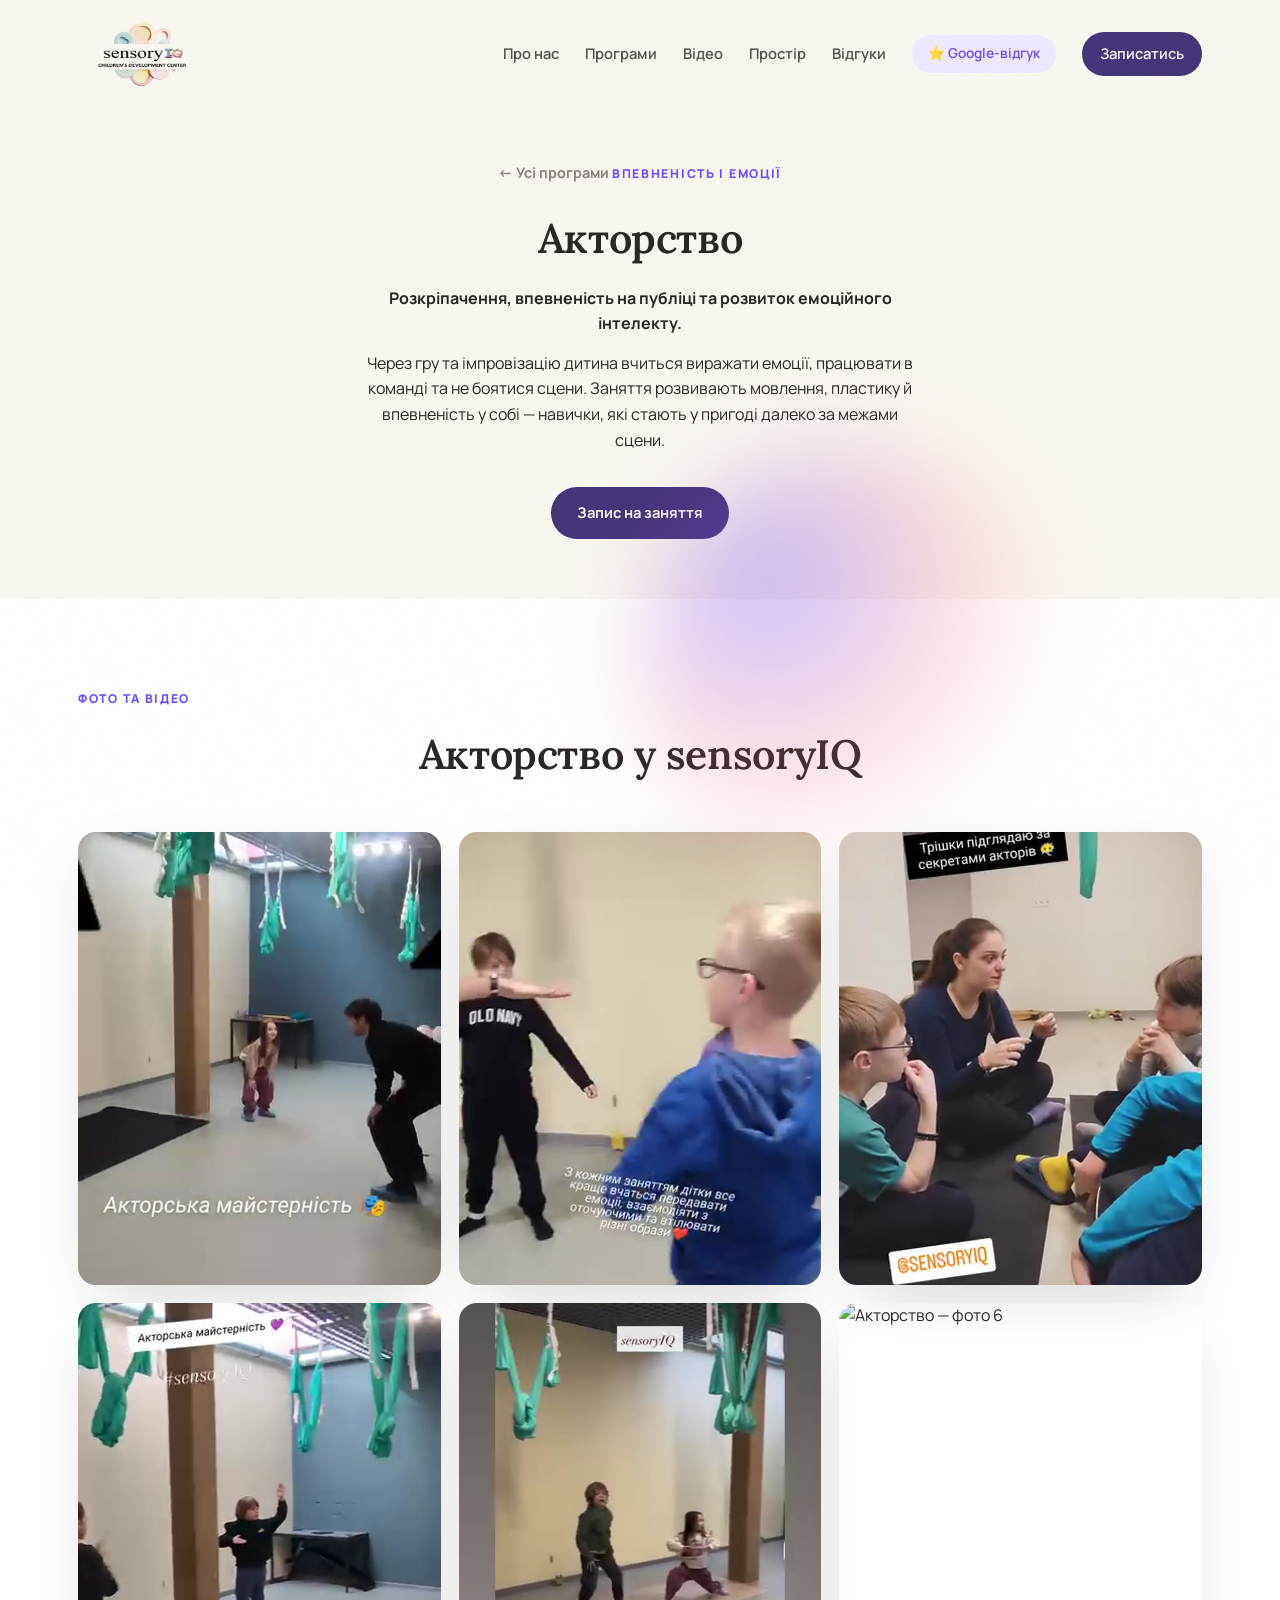
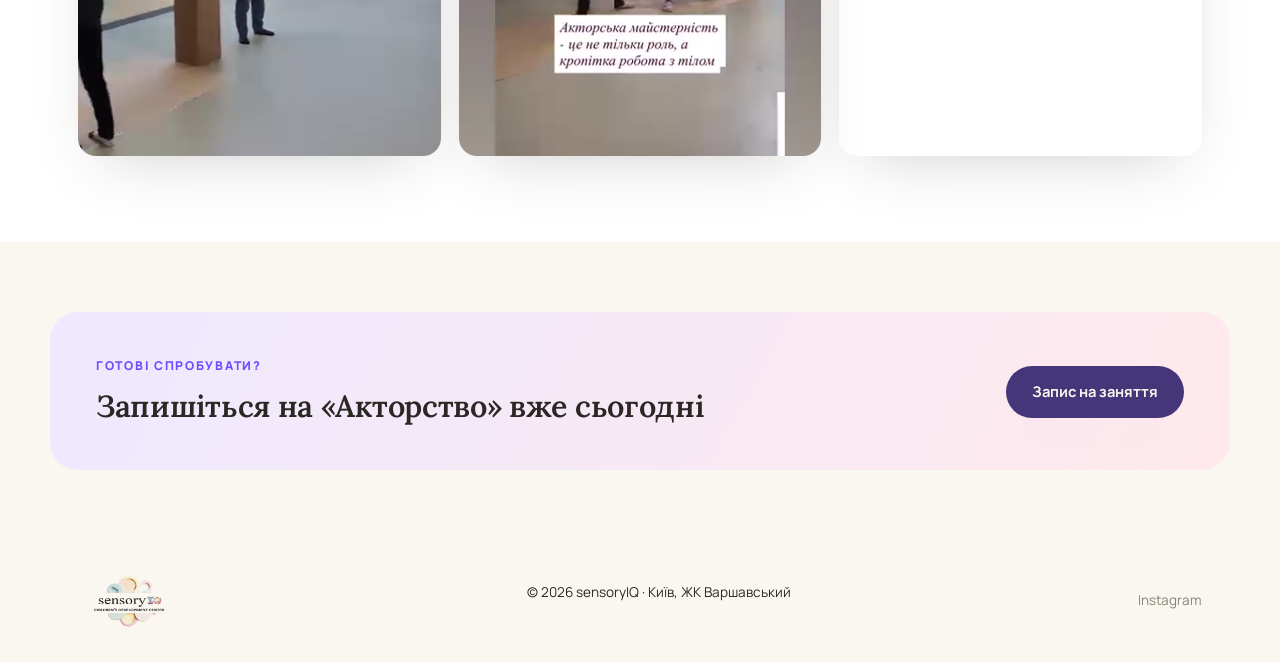
==== programs/aktorstvo.html @ b7bc2271 "Add files via upload" ====
<!DOCTYPE html>
<html lang="uk">
<head>
<meta charset="UTF-8">
<meta name="viewport" content="width=device-width, initial-scale=1.0">
<title>Акторство для дітей — sensoryIQ, Київ</title>
<meta name="description" content="Акторська майстерність для дітей у sensoryIQ — розкріпачення, впевненість на публіці та розвиток емоційного інтелекту.">
<meta name="robots" content="index, follow">
<meta name="author" content="sensoryIQ">
<link rel="canonical" href="https://sensoryiq.github.io/programs/aktorstvo.html">

<meta property="og:type" content="website">
<meta property="og:site_name" content="sensoryIQ">
<meta property="og:title" content="Акторство для дітей — sensoryIQ">
<meta property="og:description" content="Акторська майстерність для дітей у sensoryIQ — розкріпачення, впевненість на публіці та розвиток емоційного інтелекту.">
<meta property="og:image" content="https://sensoryiq.github.io/assets/cards/aktorstvo.jpg">
<meta property="og:url" content="https://sensoryiq.github.io/programs/aktorstvo.html">
<meta property="og:locale" content="uk_UA">

<link rel="icon" href="../assets/favicon.ico" sizes="any">
<link rel="icon" type="image/png" sizes="32x32" href="../assets/favicon-32.png">
<link rel="apple-touch-icon" sizes="180x180" href="../assets/favicon-180.png">
<meta name="theme-color" content="#FAF7F1">

<link rel="preconnect" href="https://fonts.googleapis.com">
<link rel="preconnect" href="https://fonts.gstatic.com" crossorigin>
<link href="https://fonts.googleapis.com/css2?family=Lora:ital,wght@0,400;0,500;0,600;0,700;1,600;1,700&family=Manrope:wght@400;500;600;700;800&display=swap" rel="stylesheet">
<link rel="stylesheet" href="../style.css">
</head>
<body>

<div class="grain"></div>
<div class="cursor-orb" id="cursorOrb" aria-hidden="true"></div>

<header class="site-header" id="siteHeader">
  <div class="wrap header-inner">
    <a href="../index.html" class="logo">
      <img src="../assets/logo.png" alt="sensoryIQ — дитячий центр розвитку" width="140" height="74">
    </a>
    <nav class="nav" id="mainNav">
      <a href="../index.html#pro">Про нас</a>
      <a href="../index.html#programs">Програми</a>
      <a href="../index.html#video">Відео</a>
      <a href="../index.html#gallery">Простір</a>
      <a href="../index.html#reviews">Відгуки</a>
      <a href="https://share.google/1lm1CJQH7Kwl1VWo4" target="_blank" rel="noopener" class="nav-review">⭐ Google-відгук</a>
      <a href="../index.html#contact" class="nav-cta">Записатись</a>
    </nav>
    <button class="burger" id="burger" aria-label="Меню">
      <span></span><span></span><span></span>
    </button>
  </div>
</header>

<main id="top">
  <section class="page-hero">
    <div class="wrap">
      <a href="../index.html#programs" class="back-link reveal">← Усі програми</a>
      <p class="eyebrow reveal">Впевненість і емоції</p>
      <h1 class="h2 page-title reveal">Акторство</h1>
      <p class="page-lead reveal">Розкріпачення, впевненість на публіці та розвиток емоційного інтелекту.</p>
      <p class="reveal">Через гру та імпровізацію дитина вчиться виражати емоції, працювати в команді та не боятися сцени. Заняття розвивають мовлення, пластику й впевненість у собі — навички, які стають у пригоді далеко за межами сцени.</p>
      <a href="../index.html#contact" class="btn btn-primary magnetic reveal">Запис на заняття</a>
    </div>
  </section>

  <section class="section program-gallery-section">
    <div class="wrap">
      <p class="eyebrow reveal center">Фото та відео</p>
      <h2 class="h2 reveal center">Акторство у sensoryIQ</h2>
      <div class="program-gallery">
        <div class="pg-item reveal"><img src="../assets/gallery/aktorstvo/1.jpg" alt="Акторство — фото 1" loading="lazy"></div>
        <div class="pg-item reveal"><img src="../assets/gallery/aktorstvo/2.jpg" alt="Акторство — фото 2" loading="lazy"></div>
        <div class="pg-item reveal"><img src="../assets/gallery/aktorstvo/3.jpg" alt="Акторство — фото 3" loading="lazy"></div>
        <div class="pg-item reveal"><img src="../assets/gallery/aktorstvo/4.jpg" alt="Акторство — фото 4" loading="lazy"></div>
        <div class="pg-item reveal"><img src="../assets/gallery/aktorstvo/5.jpg" alt="Акторство — фото 5" loading="lazy"></div>
        <div class="pg-item reveal"><img src="../assets/gallery/aktorstvo/6.jpg" alt="Акторство — фото 6" loading="lazy"></div>
      </div>
    </div>
  </section>

  <section class="review-cta">
    <div class="wrap review-cta-inner">
      <div>
        <p class="eyebrow" style="margin-bottom:6px;">Готові спробувати?</p>
        <h2 class="h2" style="margin-bottom:0; font-size: clamp(1.4rem, 2.6vw, 1.9rem);">Запишіться на «Акторство» вже сьогодні</h2>
      </div>
      <a href="../index.html#contact" class="btn btn-primary magnetic">Запис на заняття</a>
    </div>
  </section>
</main>

<footer class="site-footer">
  <div class="wrap footer-inner">
    <a href="../index.html" class="logo">
      <img src="../assets/logo.png" alt="sensoryIQ" width="110" height="58">
    </a>
    <p>© <span id="year"></span> sensoryIQ · Київ, ЖК Варшавський</p>
    <a href="https://www.instagram.com/sensoryiq/" target="_blank" rel="noopener">Instagram</a>
  </div>
</footer>

<button class="to-top" id="toTop" aria-label="Прокрутити нагору">
  <svg viewBox="0 0 24 24" width="20" height="20"><path d="M12 19V5M5 12l7-7 7 7" fill="none" stroke="currentColor" stroke-width="2.2" stroke-linecap="round" stroke-linejoin="round"/></svg>
</button>

<script src="../script.js"></script>
</body>
</html>
---- style.css ----
/* =========================================================
   SensoryIQ — design tokens
   Palette: warm ivory + soft surfaces + one vivid accent (violet)
   Display face: Lora (serif) / Body: Manrope
========================================================= */
:root{
  --bg: #FAF7F1;
  --surface: #FFFFFF;
  --surface-2: #F3EEE5;
  --ink: #2A2724;
  --muted: #8A8378;
  --line: #E9E2D6;
  --accent: #6E4CFF;
  --accent-2: #FF5D73;
  --accent-soft: #EEE9FF;
  --accent-soft-2: #FFE9EC;
  --accent-deep: #453579;
  --radius-lg: 28px;
  --radius-md: 18px;
  --radius-sm: 12px;
  --shadow-soft: 0 20px 60px -25px rgba(42,39,36,0.25);
  --ease: cubic-bezier(.16,1,.3,1);
}

*{ box-sizing: border-box; }
html{ scroll-behavior: smooth; overflow-x: hidden; }
body{ overflow-x: hidden; }
[id]{ scroll-margin-top: 128px; }

body{
  margin:0;
  background: var(--bg);
  color: var(--ink);
  font-family: 'Manrope', sans-serif;
  font-size: 16px;
  line-height: 1.6;
  -webkit-font-smoothing: antialiased;
  overflow-x: hidden;
}

h1,h2,h3{
  font-family: 'Lora', serif;
  font-weight: 600;
  margin: 0;
  letter-spacing: -0.01em;
}
h3{ font-weight: 600; font-size: 1.05rem; }

p{ margin: 0 0 1rem; color: var(--ink); }
a{ color: inherit; text-decoration: none; }
.wrap{ max-width: 1180px; margin: 0 auto; padding: 0 28px; }
.center{ text-align: center; margin-left: auto; margin-right: auto; }

.eyebrow{
  display:inline-block;
  font-family:'Manrope', sans-serif;
  font-size: 0.76rem;
  font-weight: 800;
  letter-spacing: 0.14em;
  text-transform: uppercase;
  color: var(--accent);
  margin: 0 0 14px;
}
.h2{ font-size: clamp(1.8rem, 3.2vw, 2.6rem); font-weight: 600; max-width: 620px; margin: 0 auto 18px; }
.section-sub{ color: var(--muted); max-width: 520px; margin: 0 auto 30px; }
.section{ padding: 86px 0; position: relative; }
code{ background: var(--surface-2); padding: 2px 8px; border-radius: 6px; font-size: 0.85em; }

/* film grain / texture overlay for warmth */
.grain{
  position: fixed; inset: 0; pointer-events: none; z-index: 999;
  opacity: 0.035; mix-blend-mode: multiply;
  background-image: url("data:image/svg+xml,%3Csvg xmlns='http://www.w3.org/2000/svg' width='120' height='120'%3E%3Cfilter id='n'%3E%3CfeTurbulence type='fractalNoise' baseFrequency='0.9' numOctaves='2' stitchTiles='stitch'/%3E%3C/filter%3E%3Crect width='100%25' height='100%25' filter='url(%23n)'/%3E%3C/svg%3E");
}

/* cursor-reactive sensory orb — signature element */
.cursor-orb{
  position: fixed; top:0; left:0; width: 420px; height: 420px;
  border-radius: 50%; pointer-events: none; z-index: 1;
  background: radial-gradient(circle at 30% 30%, rgba(110,76,255,0.35), rgba(255,93,115,0.18) 45%, transparent 70%);
  filter: blur(40px);
  transform: translate(-50%,-50%);
  transition: opacity .4s var(--ease);
  will-change: transform;
}

/* ---------------- HEADER ---------------- */
.site-header{
  position: fixed; top:0; left:0; right:0; z-index: 100;
  padding: 20px 0;
  transition: background .3s var(--ease), padding .3s var(--ease), box-shadow .3s var(--ease);
}
.site-header.scrolled{
  background: rgba(250,247,241,0.85);
  backdrop-filter: blur(14px);
  padding: 14px 0;
  box-shadow: 0 1px 0 var(--line);
}
.site-header.scrolled .logo img{ height: 48px; }
.header-inner{ display:flex; align-items:center; justify-content: space-between; }
.logo{ display:flex; align-items:center; }
.logo img{ height: 68px; width: auto; display:block; }

.nav{ display:flex; align-items:center; gap: 26px; font-size: 0.92rem; font-weight: 600; }
.nav a{ opacity: .8; transition: opacity .2s; }
.nav a:hover{ opacity: 1; }
.nav-review{
  opacity: 1 !important; color: var(--accent) !important;
  background: var(--accent-soft); padding: 8px 16px; border-radius: 999px; font-size: 0.85rem;
}
.nav-review:hover{ background: var(--accent-soft-2) !important; }
.nav-cta{
  background: var(--accent-deep); color: var(--bg) !important; opacity:1 !important;
  padding: 10px 18px; border-radius: 999px;
}
.burger{ display:none; flex-direction:column; gap:5px; background:none; border:0; cursor:pointer; padding: 8px; }
.burger span{ width: 22px; height: 2px; background: var(--ink); border-radius: 2px; }

/* ---------------- HERO ---------------- */
.hero{
  position: relative;
  min-height: 100svh;
  display:flex; flex-direction:column; align-items:center; justify-content:center;
  text-align:center;
  padding: 146px 0 60px;
  overflow: hidden;
}
.hero-field{ position:absolute; inset:0; z-index:0; pointer-events:none; }
.hero-field .dot{
  position:absolute; border-radius:50%;
  background: var(--accent);
  opacity: 0.55;
}
.hero-inner{ position:relative; z-index:2; max-width: 780px; }
.hero-title{
  font-size: clamp(1.7rem, 3.4vw, 2.7rem);
  font-weight: 500;
  line-height: 1.28;
  margin-bottom: 22px;
}
.accent-word{ color: var(--accent); font-style: italic; font-weight: 500; position:relative; }
.hero-sub{
  font-size: clamp(1rem, 1.6vw, 1.2rem);
  color: var(--muted);
  max-width: 560px; margin: 0 auto 34px;
}
.hero-actions{ display:flex; gap:16px; justify-content:center; flex-wrap:wrap; margin-bottom: 60px; }
.hero-actions .btn{ min-width: 250px; justify-content:center; }

.btn{
  display:inline-flex; align-items:center; gap:8px;
  padding: 14px 26px; border-radius: 999px;
  font-weight: 700; font-size: 0.92rem;
  transition: transform .35s var(--ease), box-shadow .35s var(--ease), background .3s;
}
.btn-primary{ background: var(--accent-deep); color: var(--bg); box-shadow: var(--shadow-soft); }
.btn-primary:hover{ transform: translateY(-3px); }
.btn-ghost{ background: transparent; border: 1.5px solid var(--line); color: var(--ink); }
.btn-ghost:hover{ background: var(--surface-2); }

.hero-stats{
  display:grid; grid-template-columns: repeat(3, 1fr); gap: 24px; max-width: 480px; margin: 0 auto;
  padding-top: 34px; border-top: 1px solid var(--line);
}
.stat{ display:flex; flex-direction:column; align-items:center; }
.stat-value{ display:flex; align-items:flex-start; gap: 2px; }
.stat-num{ font-family:'Lora', serif; font-size: 2rem; font-weight:700; color: var(--ink); line-height:1; }
.stat-plus{ font-family:'Lora', serif; font-size: 1.3rem; color: var(--accent); font-weight:700; line-height:1; }
.stat-label{ font-size: 0.8rem; color: var(--muted); margin-top: 8px; }

.scroll-cue{
  position:absolute; bottom: 26px; left:50%; transform: translateX(-50%);
  font-size: 0.72rem; letter-spacing: .12em; text-transform: uppercase; color: var(--muted);
  display:flex; flex-direction:column; align-items:center; gap:8px;
}
.scroll-cue span{
  width: 1px; height: 34px; background: var(--line);
  position: relative; overflow:hidden;
}
.scroll-cue span::after{
  content:''; position:absolute; top:-100%; left:0; width:100%; height:100%;
  background: var(--accent);
  animation: scrollLine 1.8s infinite var(--ease);
}
@keyframes scrollLine{ 50%{ top:0; } 100%{ top:100%; } }

/* ---------------- MARQUEE ---------------- */
.marquee{
  border-top: 1px solid var(--line); border-bottom: 1px solid var(--line);
  overflow: hidden; padding: 20px 0; background: var(--surface);
  mask-image: linear-gradient(to right, transparent, black 8%, black 92%, transparent);
  -webkit-mask-image: linear-gradient(to right, transparent, black 8%, black 92%, transparent);
}
.marquee-track{
  display:flex; gap: 20px; white-space: nowrap; width: max-content;
  font-family:'Lora', serif; font-size: 1.05rem; font-weight:600;
  color: var(--muted);
  animation: marquee 34s linear infinite;
}
.marquee-track span:nth-child(2n){ color: var(--accent); }
@keyframes marquee{ from{ transform: translateX(0); } to{ transform: translateX(-25%); } }

/* ---------------- ABOUT ---------------- */
.about-grid{ display:grid; grid-template-columns: 1fr 1fr; gap: 70px; align-items:center; }
.media-frame{
  border-radius: var(--radius-lg); overflow:hidden; aspect-ratio: 4/5;
  background: var(--surface-2); box-shadow: var(--shadow-soft);
  position:relative;
}
.media-placeholder{
  width:100%; height:100%; display:flex; flex-direction:column; align-items:center; justify-content:center;
  gap: 14px; position:relative;
  background: linear-gradient(160deg, var(--accent-soft), var(--accent-soft-2));
}
.blob-svg{ width: 62%; opacity: 0.9; }
.blob-path{ fill: var(--accent); animation: morph 9s var(--ease) infinite alternate; transform-origin: center; }
@keyframes morph{
  0%{ d: path("M45,-58C58,-49,68,-33,71,-15C74,3,70,23,58,38C46,53,26,64,4,66C-18,68,-36,62,-49,49C-62,36,-70,16,-70,-4C-71,-24,-64,-44,-49,-56C-35,-68,-13,-73,6,-77C25,-81,32,-67,45,-58Z"); }
  100%{ d: path("M39,-51C51,-40,60,-27,64,-11C68,5,67,23,58,38C49,52,32,63,13,68C-6,72,-27,68,-42,56C-57,44,-66,25,-67,5C-68,-14,-61,-33,-48,-46C-35,-59,-16,-67,2,-68C20,-70,27,-62,39,-51Z"); }
}
.placeholder-label{ font-size: 0.8rem; font-weight:700; color: var(--ink); background: rgba(255,255,255,.7); padding:6px 14px; border-radius: 999px; }
.media-badge{
  position:absolute; bottom: -18px; right: 24px;
  background: var(--accent-deep); color: var(--bg); font-family:'Manrope',sans-serif; font-size:0.78rem; font-weight:700;
  padding: 10px 18px; border-radius: 999px; box-shadow: var(--shadow-soft);
}
.check-list{ list-style:none; padding:0; margin: 26px 0 0; display:grid; gap: 12px; }
.check-list li{ position:relative; padding-left: 30px; font-weight:600; }
.check-list li::before{
  content:''; position:absolute; left:0; top:2px; width:18px; height:18px; border-radius:50%;
  background: var(--accent-soft); border: 1.5px solid var(--accent);
}
.check-list li::after{
  content:''; position:absolute; left:6px; top:6px; width:6px; height:9px;
  border-right:2px solid var(--accent); border-bottom:2px solid var(--accent);
  transform: rotate(45deg);
}

/* ---------------- PROGRAMS ---------------- */
.cards-grid{ display:grid; grid-template-columns: repeat(3,1fr); gap: 22px; margin-top: 50px; }
.promo-banner{
  margin-top: 28px; padding: 28px 34px; border-radius: var(--radius-md);
  background: linear-gradient(120deg, var(--accent-soft), var(--accent-soft-2));
  display:flex; align-items:center; justify-content:space-between; gap: 20px; flex-wrap: wrap;
}
.promo-text{ font-weight:700; margin:0; }
.card{
  position: relative; overflow: hidden;
  border-radius: var(--radius-md);
  border: 1px solid var(--line);
  min-width: 0; min-height: 320px;
  display:flex; align-items:flex-end;
  background-size: cover; background-position: center;
  transition: transform .4s var(--ease), box-shadow .4s var(--ease), border-color .4s;
}
.card:hover{ transform: translateY(-8px); box-shadow: var(--shadow-soft); border-color: transparent; }
.card-body{
  position: relative; z-index: 2; width: 100%;
  background: rgba(250,247,241,0.88); backdrop-filter: blur(10px); -webkit-backdrop-filter: blur(10px);
  padding: 22px 24px;
}
.card-icon{ width: 44px; height:44px; margin-bottom: 14px; }
.card-icon svg{ width:100%; height:100%; fill:none; stroke: var(--accent); stroke-width:2.4; stroke-linecap:round; stroke-linejoin:round; }
.card h3{ font-size: 1.05rem; margin-bottom: 8px; }
.card p{ color: var(--muted); font-size: 0.92rem; margin:0; }

/* ---------------- VIDEO ---------------- */
.video-section{ background: var(--surface); }
.video-grid{
  display:grid; grid-template-columns: repeat(6, 1fr); gap: 18px; margin-top: 46px;
}
.video-card{
  position:relative; border-radius: var(--radius-md); overflow:hidden; aspect-ratio: 9/16;
  background: linear-gradient(160deg, #241f3d, #3a1f2e);
  cursor:pointer;
  box-shadow: var(--shadow-soft);
}
.video-el{ position:absolute; inset:0; width:100%; height:100%; object-fit:cover; display:block; }
.video-fallback{
  position:absolute; inset:0; display:none; flex-direction:column; align-items:center; justify-content:center;
  gap: 10px; color: rgba(255,255,255,.75); font-size: 0.8rem; text-align:center; padding: 0 12px;
}
.video-card.no-source .video-fallback{ display:flex; }
.video-card.no-source .video-el{ visibility:hidden; }
.play-icon{ width: 40px; height:40px; opacity:.8; }
.play-icon path, .play-icon circle{ fill:none; stroke: rgba(255,255,255,.7); stroke-width:1.5; }
.play-icon path{ fill: rgba(255,255,255,.7); stroke:none; }
.video-play{
  position:absolute; inset:0; margin:auto; width:56px; height:56px; border:0; background:none; cursor:pointer;
  display:flex; align-items:center; justify-content:center;
}
.video-play svg{ width:100%; height:100%; transition: transform .3s var(--ease), opacity .3s var(--ease); }
.video-play circle{ fill: rgba(255,255,255,0.18); stroke: rgba(255,255,255,.8); stroke-width:1.5; backdrop-filter: blur(4px); }
.video-play path{ fill:#fff; }
.video-card:hover .video-play svg{ transform: scale(1.1); }
.video-card{ cursor:pointer; }

/* while playing, fade the big play icon out but keep it (and the whole card) clickable to pause again */
.video-card.is-playing .video-play svg{ opacity: 0; }
.video-card.is-playing:hover .video-play svg,
.video-card.is-playing:focus-within .video-play svg{ opacity: 1; }

/* small always-visible "tap to pause" hint — helps on touch devices where :hover doesn't apply */
.video-card.is-playing::after{
  content: '⏸'; position:absolute; top: 10px; right: 10px; z-index: 3;
  width: 30px; height: 30px; border-radius: 50%;
  background: rgba(0,0,0,0.38); backdrop-filter: blur(4px);
  color:#fff; font-size: 0.8rem; display:flex; align-items:center; justify-content:center;
  pointer-events:none;
}
.video-caption{
  position:absolute; left:10px; bottom:10px; z-index:2;
  font-family:'Manrope', sans-serif; font-weight:700; font-size: 0.72rem;
  color:#fff; background: rgba(0,0,0,0.32); backdrop-filter: blur(6px);
  padding: 6px 12px; border-radius: 999px; pointer-events:none;
}
.video-card.is-playing .video-caption{ opacity: 0; transition: opacity .25s; }

/* ---------------- GALLERY ---------------- */
.gallery-grid{ display:grid; grid-template-columns: repeat(3,1fr); grid-auto-rows: 220px; gap: 18px; margin-top: 46px; }
.gallery-item{
  border-radius: var(--radius-md); display:flex; align-items:flex-end; padding: 18px;
  font-family:'Manrope', sans-serif; font-weight:700; font-size:0.85rem; color: rgba(42,39,36,.55);
  background-size: cover; background-position:center;
  transition: transform .5s var(--ease);
}
.gallery-item:hover{ transform: scale(0.98); }
.g-tall{ grid-row: span 2; }
.gallery-item[data-tone="1"]{ background: linear-gradient(160deg, #EEE9FF, #E3D9FF); }
.gallery-item[data-tone="2"]{ background: linear-gradient(160deg, #FFE9EC, #FFD3D9); }
.gallery-item[data-tone="3"]{ background: linear-gradient(160deg, #F3EEE5, #E7DECE); }
.gallery-item[data-tone="4"]{ background: linear-gradient(160deg, #E9F3EE, #D6EBE0); }
.gallery-item[data-tone="5"]{ background: linear-gradient(160deg, #FFF3D9, #FFE3B0); }

/* ---------------- REVIEWS ---------------- */
.reviews-track{ display:grid; grid-template-columns: repeat(3,1fr); gap: 22px; margin-top: 46px; }
.review-card{
  background: var(--surface); border: 1px solid var(--line); border-radius: var(--radius-md);
  padding: 30px; position:relative;
}
.review-card p{ font-size: 0.98rem; margin-bottom: 16px; }
.review-card span{ font-size: 0.82rem; color: var(--muted); font-weight:700; }
.review-card::before{
  content: '“'; position:absolute; top: 14px; right: 22px; font-family:'Lora', serif;
  font-size: 3rem; color: var(--accent-soft);
}

/* ---------------- CONTACT ---------------- */
.contact{ background: var(--surface-2); }
.contact-inner{ position:relative; }
.contact-form{
  max-width: 460px; margin: 26px auto 0; display:grid; gap: 12px; position:relative; z-index:2;
  background: var(--surface); border: 1px solid var(--line); border-radius: var(--radius-md);
  padding: 26px; box-shadow: var(--shadow-soft);
}
.form-row{ display:grid; grid-template-columns: 1fr 1fr; gap:12px; }
.contact-form input, .contact-form textarea{
  width:100%; padding: 12px 16px; border-radius: var(--radius-sm); border: 1px solid var(--line);
  background: var(--bg); color: var(--ink); font-family:'Manrope',sans-serif; font-size:0.92rem;
  outline:none; transition: border-color .3s;
}
.contact-form input::placeholder, .contact-form textarea::placeholder{ color: var(--muted); }
.contact-form input:focus, .contact-form textarea:focus{ border-color: var(--accent); }
.contact-form .btn-primary{ justify-self:center; margin-top:4px; }
.form-note{ text-align:center; font-size: 0.74rem; color: var(--muted); margin-top: 4px; }
.contact-actions{ display:flex; gap: 14px; justify-content:center; margin-top: 28px; flex-wrap:wrap; }
.contact-actions .btn{ min-width: 200px; justify-content:center; }
.contact-address{ opacity:.7; text-align:center; margin: 14px auto 0; font-size: 0.86rem; }

/* ---------------- REVIEW CTA (bottom banner) ---------------- */
.review-cta{ padding: 70px 0; }
.review-cta-inner{
  display:flex; align-items:center; justify-content:space-between; gap: 24px; flex-wrap:wrap;
  background: linear-gradient(120deg, var(--accent-soft), var(--accent-soft-2));
  border-radius: var(--radius-lg); padding: 40px 46px;
}

/* ---------------- FOOTER ---------------- */
.site-footer{ padding: 34px 0; }
.footer-inner{ display:flex; align-items:center; justify-content:space-between; flex-wrap:wrap; gap: 12px; font-size:0.85rem; color: var(--muted); }
.footer-inner .logo img{ height: 54px; opacity: 0.9; }

/* ---------------- BACK TO TOP ---------------- */
.to-top{
  position: fixed; right: 24px; bottom: 24px; z-index: 90;
  width: 48px; height: 48px; border-radius: 50%; border: 0; cursor:pointer;
  background: var(--accent-deep); color: var(--bg);
  display:flex; align-items:center; justify-content:center;
  box-shadow: var(--shadow-soft);
  opacity: 0; transform: translateY(12px); pointer-events: none;
  transition: opacity .3s var(--ease), transform .3s var(--ease), background .3s;
}
.to-top:hover{ background: var(--accent); }
.to-top.visible{ opacity: 1; transform: translateY(0); pointer-events: auto; }
@media (max-width: 720px){
  .to-top{ right: 16px; bottom: 16px; width: 44px; height: 44px; }
}

/* ---------------- PROGRAM DETAIL PAGES ---------------- */
.page-hero{ padding: 160px 0 60px; text-align:center; }
.back-link{
  display:inline-block; margin-bottom: 22px; font-weight:700; font-size:0.9rem;
  color: var(--muted); transition: color .2s;
}
.back-link:hover{ color: var(--accent); }
.page-title{ margin: 0 auto 14px; }
.page-lead{ font-weight:700; max-width: 560px; margin: 0 auto 14px; }
.page-hero p{ max-width: 560px; margin-left:auto; margin-right:auto; }
.page-hero .btn{ margin-top: 18px; }

.program-gallery-section{ background: var(--surface); }
.program-gallery{
  display:grid; grid-template-columns: repeat(3,1fr); gap: 18px; margin-top: 44px;
}
.pg-item{
  border-radius: var(--radius-md); overflow:hidden; aspect-ratio: 4/5;
  box-shadow: var(--shadow-soft);
}
.pg-item img{ width:100%; height:100%; object-fit:cover; display:block; transition: transform .5s var(--ease); }
.pg-item:hover img{ transform: scale(1.05); }

/* photo variant of the video cards used in "Заняття очима дітей" */
.photo-card{ cursor: default; }
.photo-card .video-el{ position:absolute; inset:0; width:100%; height:100%; object-fit:cover; }

@media (max-width: 900px){
  .program-gallery{ grid-template-columns: repeat(2,1fr); }
}
@media (max-width: 640px){
  .page-hero{ padding-top: 140px; }
}

/* ---------------- REVEAL ANIMATIONS ---------------- */
.reveal{
  opacity: 0; transform: translateY(28px);
  transition: opacity .8s var(--ease), transform .8s var(--ease);
}
.reveal.in-view{ opacity: 1; transform: translateY(0); }
.reveal:nth-child(2){ transition-delay: .05s; }
.reveal:nth-child(3){ transition-delay: .1s; }
.reveal:nth-child(4){ transition-delay: .15s; }

/* magnetic buttons handled via JS transform, keep transition smooth */
.magnetic{ will-change: transform; }

/* ---------------- RESPONSIVE ---------------- */
@media (max-width: 900px){
  .about-grid{ grid-template-columns: 1fr; gap: 40px; }
  .cards-grid{ grid-template-columns: repeat(2,1fr); }
  .promo-banner{ flex-direction:column; align-items:center; text-align:center; }
  .promo-banner .btn{ width:100%; max-width:320px; justify-content:center; }
  .video-grid{ grid-template-columns: repeat(3, 1fr); }
  .gallery-grid{ grid-template-columns: repeat(2,1fr); }
  .reviews-track{ grid-template-columns: 1fr; }
  .form-row{ grid-template-columns: 1fr; }
  .cursor-orb{ width: 220px; height: 220px; filter: blur(28px); opacity: 0.8; }
  .review-cta-inner{ flex-direction:column; align-items:center; text-align:center; }
  .review-cta-inner .btn{ width:100%; max-width:320px; justify-content:center; }
}
@media (max-width: 720px){
  .nav{ position: fixed; top: 76px; left:16px; right:16px; background: var(--surface);
    border-radius: var(--radius-md); flex-direction:column; align-items:flex-start; padding: 20px;
    box-shadow: var(--shadow-soft); transform-origin: top; transform: scaleY(0); opacity:0; pointer-events:none;
    transition: transform .3s var(--ease), opacity .3s var(--ease); }
  .nav.open{ transform: scaleY(1); opacity:1; pointer-events:auto; }
  .nav-cta{ margin-top: 6px; }
  .burger{ display:flex; }
  .section{ padding: 60px 0; }
  .video-grid{ grid-template-columns: repeat(2, 1fr); }
  .nav-review{ margin-top: 4px; }
  .hero{ padding-bottom: 90px; }
  .hero-stats{ gap: 14px; max-width: 340px; }
  .scroll-cue{ display:none; }
  .cards-grid{ grid-template-columns: 1fr; }
  .card{ min-height: 240px; }
  .card-body{ padding: 20px; }
  .contact-actions{ flex-direction:column; align-items:stretch; }
  .contact-actions .btn{ text-align:center; justify-content:center; }
}

@media (prefers-reduced-motion: reduce){
  *{ animation-duration: 0.01ms !important; animation-iteration-count: 1 !important; transition-duration: 0.01ms !important; scroll-behavior: auto !important; }
}
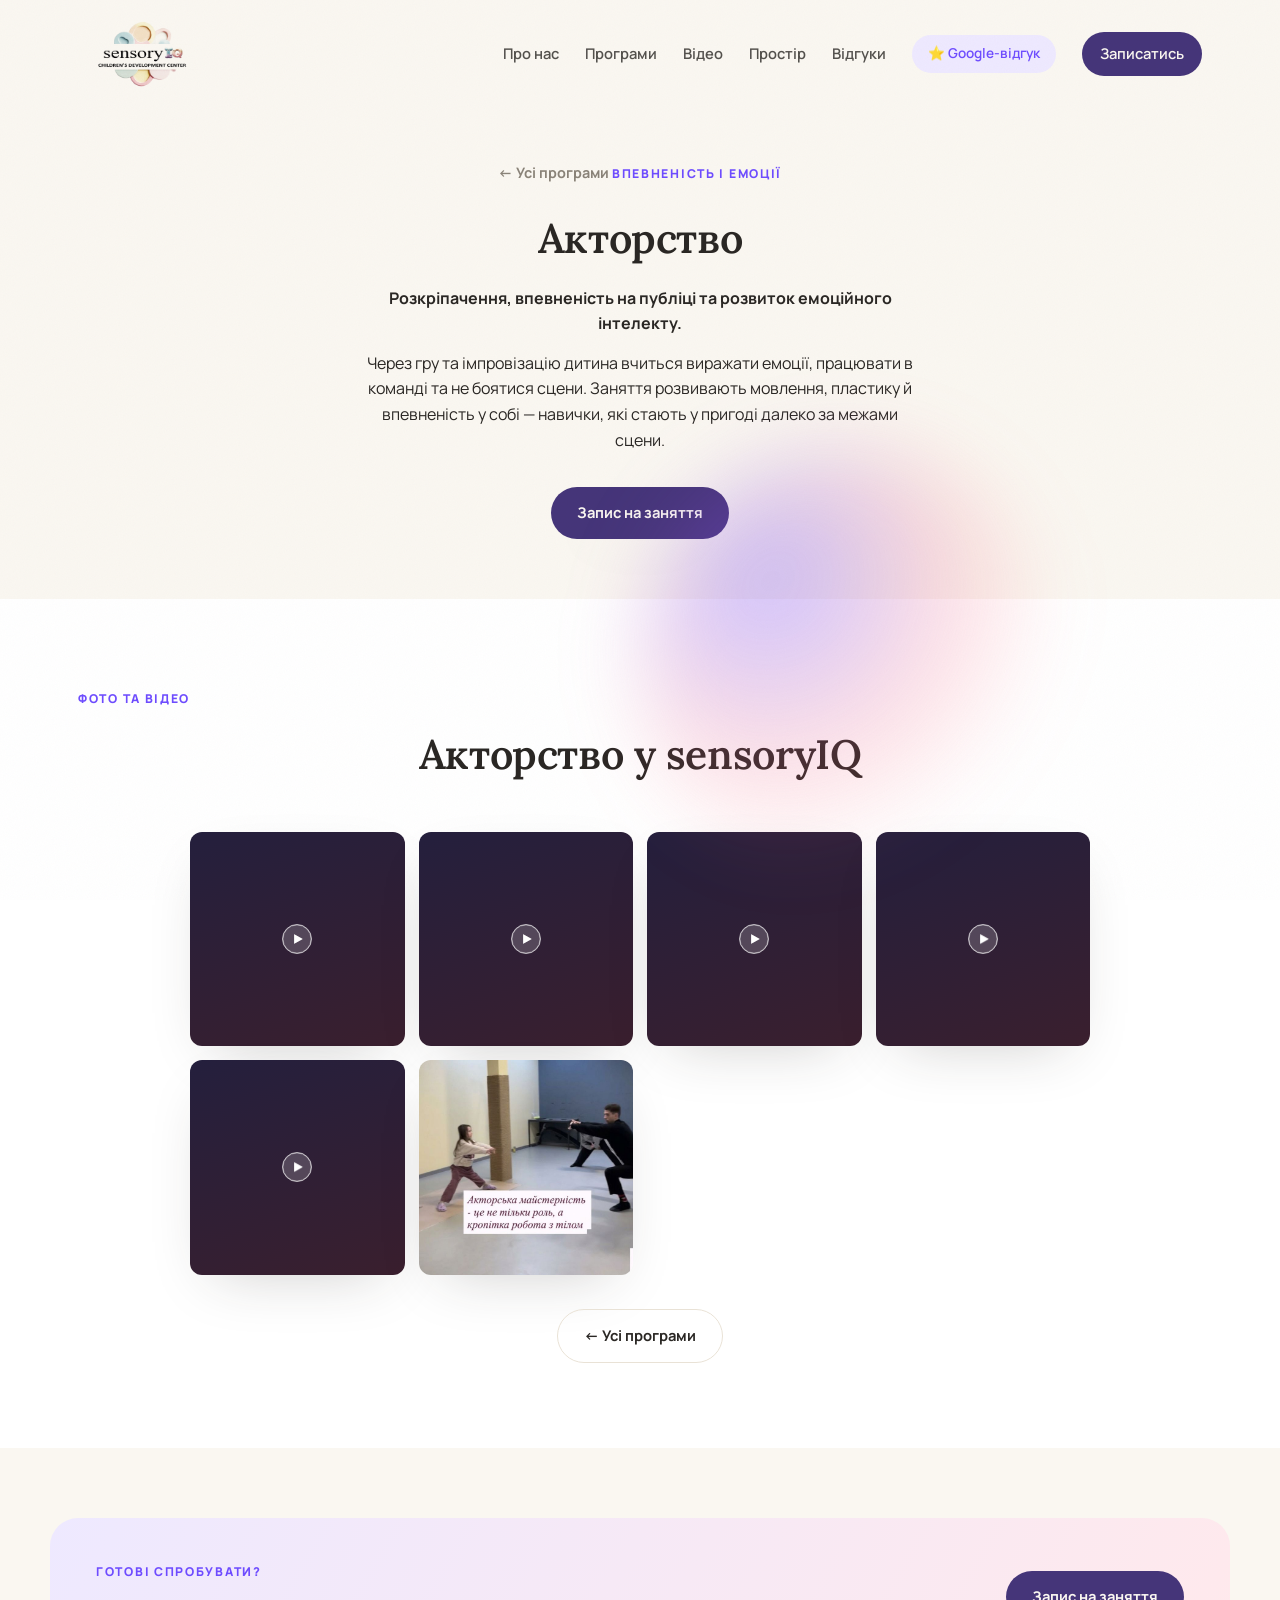
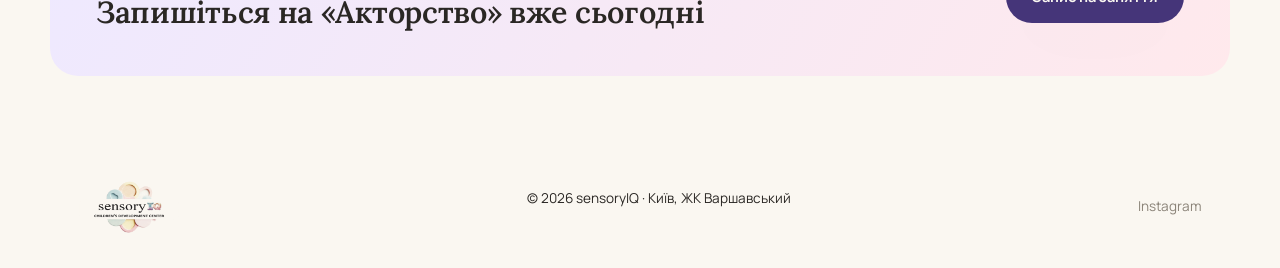
==== commit 678e2175: "1 new" ====
--- a/programs/aktorstvo.html
+++ b/programs/aktorstvo.html
@@ -69,12 +69,65 @@
       <p class="eyebrow reveal center">Фото та відео</p>
       <h2 class="h2 reveal center">Акторство у sensoryIQ</h2>
       <div class="program-gallery">
-        <div class="pg-item reveal"><img src="../assets/gallery/aktorstvo/1.jpg" alt="Акторство — фото 1" loading="lazy"></div>
-        <div class="pg-item reveal"><img src="../assets/gallery/aktorstvo/2.jpg" alt="Акторство — фото 2" loading="lazy"></div>
-        <div class="pg-item reveal"><img src="../assets/gallery/aktorstvo/3.jpg" alt="Акторство — фото 3" loading="lazy"></div>
-        <div class="pg-item reveal"><img src="../assets/gallery/aktorstvo/4.jpg" alt="Акторство — фото 4" loading="lazy"></div>
-        <div class="pg-item reveal"><img src="../assets/gallery/aktorstvo/5.jpg" alt="Акторство — фото 5" loading="lazy"></div>
-        <div class="pg-item reveal"><img src="../assets/gallery/aktorstvo/6.jpg" alt="Акторство — фото 6" loading="lazy"></div>
+        <div class="pg-item video-card reveal">
+          <video class="video-el" playsinline muted loop preload="metadata" poster="../assets/gallery/aktorstvo/1.jpg">
+            <source src="../assets/gallery-videos/aktorstvo/1.mp4" type="video/mp4">
+          </video>
+          <div class="video-fallback">
+            <svg viewBox="0 0 64 64" class="play-icon"><circle cx="32" cy="32" r="30"/><path d="M26 22l18 10-18 10V22Z"/></svg>
+          </div>
+          <button class="video-play" aria-label="Відтворити відео">
+            <svg viewBox="0 0 64 64"><circle cx="32" cy="32" r="31"/><path d="M26 22l18 10-18 10V22Z"/></svg>
+          </button>
+        </div>
+        <div class="pg-item video-card reveal">
+          <video class="video-el" playsinline muted loop preload="metadata" poster="../assets/gallery/aktorstvo/2.jpg">
+            <source src="../assets/gallery-videos/aktorstvo/2.mp4" type="video/mp4">
+          </video>
+          <div class="video-fallback">
+            <svg viewBox="0 0 64 64" class="play-icon"><circle cx="32" cy="32" r="30"/><path d="M26 22l18 10-18 10V22Z"/></svg>
+          </div>
+          <button class="video-play" aria-label="Відтворити відео">
+            <svg viewBox="0 0 64 64"><circle cx="32" cy="32" r="31"/><path d="M26 22l18 10-18 10V22Z"/></svg>
+          </button>
+        </div>
+        <div class="pg-item video-card reveal">
+          <video class="video-el" playsinline muted loop preload="metadata" poster="../assets/gallery/aktorstvo/3.jpg">
+            <source src="../assets/gallery-videos/aktorstvo/3.mp4" type="video/mp4">
+          </video>
+          <div class="video-fallback">
+            <svg viewBox="0 0 64 64" class="play-icon"><circle cx="32" cy="32" r="30"/><path d="M26 22l18 10-18 10V22Z"/></svg>
+          </div>
+          <button class="video-play" aria-label="Відтворити відео">
+            <svg viewBox="0 0 64 64"><circle cx="32" cy="32" r="31"/><path d="M26 22l18 10-18 10V22Z"/></svg>
+          </button>
+        </div>
+        <div class="pg-item video-card reveal">
+          <video class="video-el" playsinline muted loop preload="metadata" poster="../assets/gallery/aktorstvo/4.jpg">
+            <source src="../assets/gallery-videos/aktorstvo/4.mp4" type="video/mp4">
+          </video>
+          <div class="video-fallback">
+            <svg viewBox="0 0 64 64" class="play-icon"><circle cx="32" cy="32" r="30"/><path d="M26 22l18 10-18 10V22Z"/></svg>
+          </div>
+          <button class="video-play" aria-label="Відтворити відео">
+            <svg viewBox="0 0 64 64"><circle cx="32" cy="32" r="31"/><path d="M26 22l18 10-18 10V22Z"/></svg>
+          </button>
+        </div>
+        <div class="pg-item video-card reveal">
+          <video class="video-el" playsinline muted loop preload="metadata" poster="../assets/gallery/aktorstvo/5.jpg">
+            <source src="../assets/gallery-videos/aktorstvo/5.mp4" type="video/mp4">
+          </video>
+          <div class="video-fallback">
+            <svg viewBox="0 0 64 64" class="play-icon"><circle cx="32" cy="32" r="30"/><path d="M26 22l18 10-18 10V22Z"/></svg>
+          </div>
+          <button class="video-play" aria-label="Відтворити відео">
+            <svg viewBox="0 0 64 64"><circle cx="32" cy="32" r="31"/><path d="M26 22l18 10-18 10V22Z"/></svg>
+          </button>
+        </div>
+        <div class="pg-item reveal"><img src="../assets/gallery/aktorstvo/6.jpg" alt="Акторство — фото" loading="lazy"></div>
+      </div>
+      <div class="center" style="margin-top:34px;">
+        <a href="../index.html#programs" class="btn btn-ghost magnetic">← Усі програми</a>
       </div>
     </div>
   </section>
--- a/style.css
+++ b/style.css
@@ -207,6 +207,7 @@
   background: var(--surface-2); box-shadow: var(--shadow-soft);
   position:relative;
 }
+.media-photo{ width:100%; height:100%; object-fit:cover; display:block; }
 .media-placeholder{
   width:100%; height:100%; display:flex; flex-direction:column; align-items:center; justify-content:center;
   gap: 14px; position:relative;
@@ -245,24 +246,22 @@
 }
 .promo-text{ font-weight:700; margin:0; }
 .card{
-  position: relative; overflow: hidden;
-  border-radius: var(--radius-md);
+  display:block;
+  background: var(--surface); border-radius: var(--radius-md); padding: 32px 24px;
   border: 1px solid var(--line);
-  min-width: 0; min-height: 320px;
-  display:flex; align-items:flex-end;
-  background-size: cover; background-position: center;
+  min-width: 0;
   transition: transform .4s var(--ease), box-shadow .4s var(--ease), border-color .4s;
 }
 .card:hover{ transform: translateY(-8px); box-shadow: var(--shadow-soft); border-color: transparent; }
-.card-body{
-  position: relative; z-index: 2; width: 100%;
-  background: rgba(250,247,241,0.88); backdrop-filter: blur(10px); -webkit-backdrop-filter: blur(10px);
-  padding: 22px 24px;
-}
-.card-icon{ width: 44px; height:44px; margin-bottom: 14px; }
+.card-icon{ width: 44px; height:44px; margin-bottom: 16px; }
 .card-icon svg{ width:100%; height:100%; fill:none; stroke: var(--accent); stroke-width:2.4; stroke-linecap:round; stroke-linejoin:round; }
 .card h3{ font-size: 1.05rem; margin-bottom: 8px; }
-.card p{ color: var(--muted); font-size: 0.92rem; margin:0; }
+.card p{ color: var(--muted); font-size: 0.92rem; margin:0 0 14px; }
+.card-more{
+  display:inline-block; font-family:'Manrope',sans-serif; font-weight:700; font-size: 0.84rem;
+  color: var(--accent); transition: transform .3s var(--ease);
+}
+.card:hover .card-more{ transform: translateX(4px); }
 
 /* ---------------- VIDEO ---------------- */
 .video-section{ background: var(--surface); }
@@ -410,24 +409,31 @@
 
 .program-gallery-section{ background: var(--surface); }
 .program-gallery{
-  display:grid; grid-template-columns: repeat(3,1fr); gap: 18px; margin-top: 44px;
+  display:grid; grid-template-columns: repeat(4,1fr); gap: 14px; margin-top: 44px;
+  max-width: 900px; margin-left:auto; margin-right:auto;
 }
 .pg-item{
-  border-radius: var(--radius-md); overflow:hidden; aspect-ratio: 4/5;
+  position: relative;
+  border-radius: var(--radius-sm); overflow:hidden; aspect-ratio: 1/1;
   box-shadow: var(--shadow-soft);
 }
 .pg-item img{ width:100%; height:100%; object-fit:cover; display:block; transition: transform .5s var(--ease); }
 .pg-item:hover img{ transform: scale(1.05); }
+/* video tiles reuse .video-card behaviour but at the smaller square size */
+.pg-item.video-card{ aspect-ratio: 1/1; }
+.pg-item.video-card .play-icon{ width: 30px; height: 30px; }
+.pg-item.video-card .video-play{ width: 42px; height: 42px; }
 
 /* photo variant of the video cards used in "Заняття очима дітей" */
 .photo-card{ cursor: default; }
 .photo-card .video-el{ position:absolute; inset:0; width:100%; height:100%; object-fit:cover; }
 
 @media (max-width: 900px){
-  .program-gallery{ grid-template-columns: repeat(2,1fr); }
+  .program-gallery{ grid-template-columns: repeat(3,1fr); }
 }
 @media (max-width: 640px){
   .page-hero{ padding-top: 140px; }
+  .program-gallery{ grid-template-columns: repeat(2,1fr); gap: 10px; }
 }
 
 /* ---------------- REVEAL ANIMATIONS ---------------- */
@@ -472,8 +478,6 @@
   .hero-stats{ gap: 14px; max-width: 340px; }
   .scroll-cue{ display:none; }
   .cards-grid{ grid-template-columns: 1fr; }
-  .card{ min-height: 240px; }
-  .card-body{ padding: 20px; }
   .contact-actions{ flex-direction:column; align-items:stretch; }
   .contact-actions .btn{ text-align:center; justify-content:center; }
 }
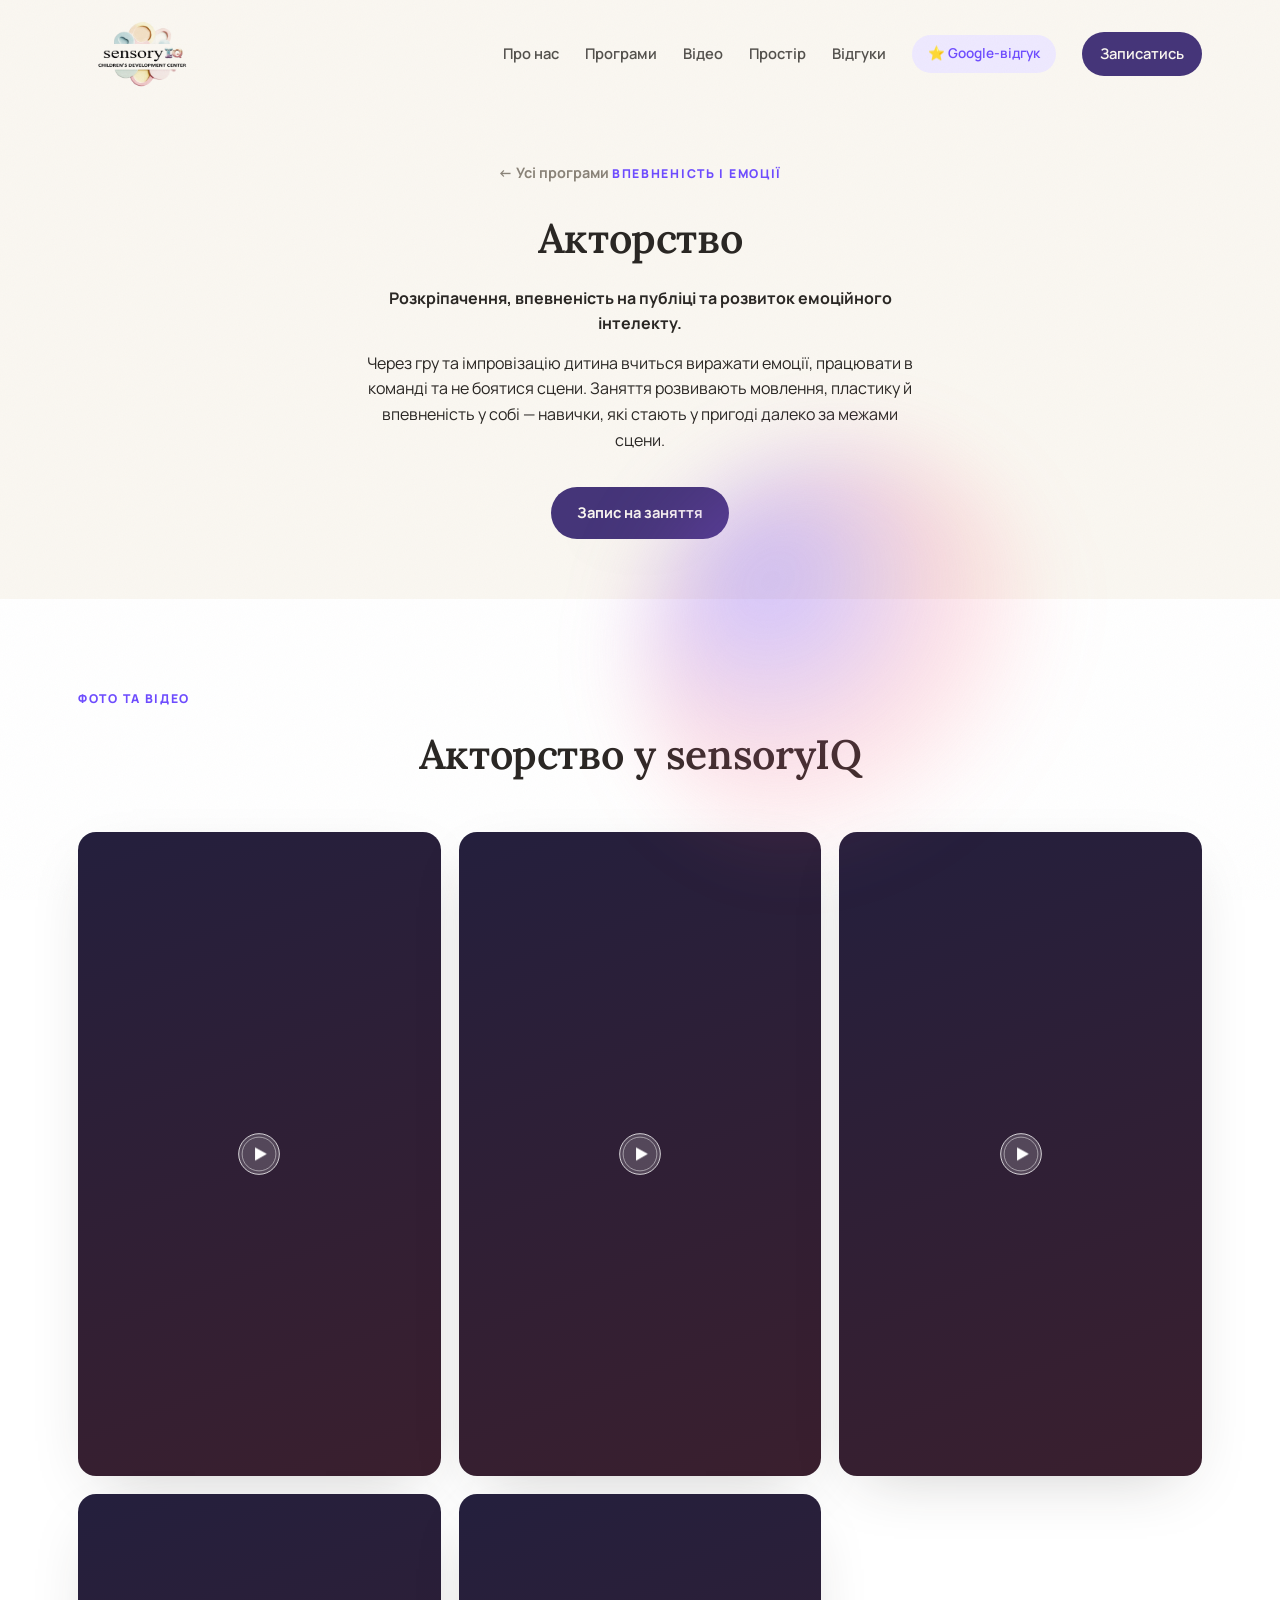
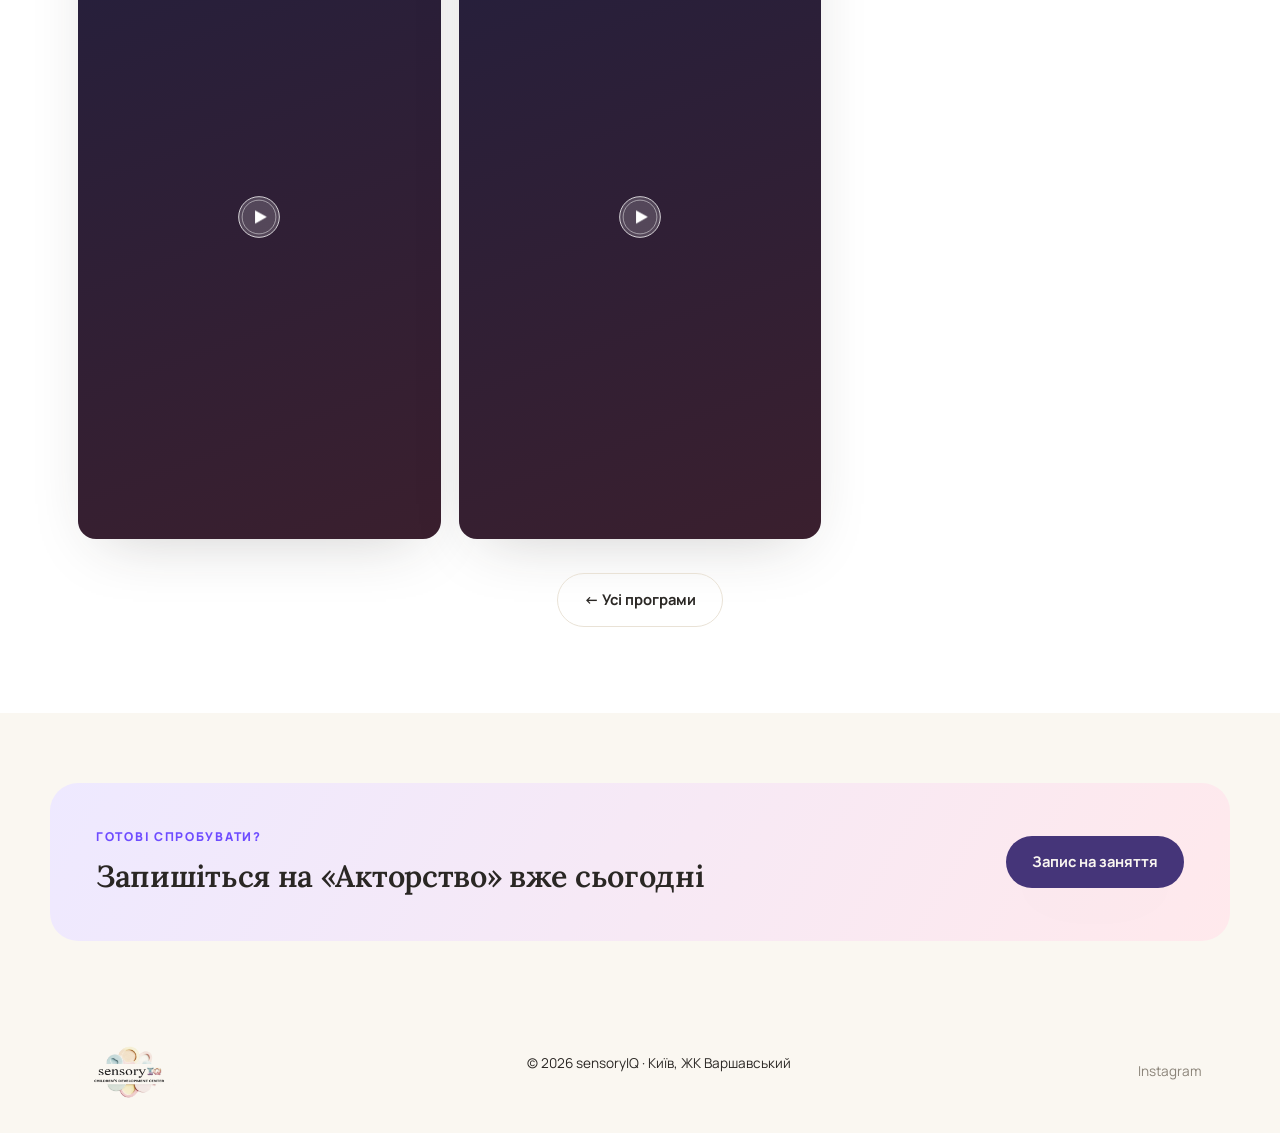
==== commit 2ce3aef7: "3 new" ====
--- a/programs/aktorstvo.html
+++ b/programs/aktorstvo.html
@@ -124,7 +124,6 @@
             <svg viewBox="0 0 64 64"><circle cx="32" cy="32" r="31"/><path d="M26 22l18 10-18 10V22Z"/></svg>
           </button>
         </div>
-        <div class="pg-item reveal"><img src="../assets/gallery/aktorstvo/6.jpg" alt="Акторство — фото" loading="lazy"></div>
       </div>
       <div class="center" style="margin-top:34px;">
         <a href="../index.html#programs" class="btn btn-ghost magnetic">← Усі програми</a>
--- a/style.css
+++ b/style.css
@@ -377,6 +377,9 @@
 /* ---------------- FOOTER ---------------- */
 .site-footer{ padding: 34px 0; }
 .footer-inner{ display:flex; align-items:center; justify-content:space-between; flex-wrap:wrap; gap: 12px; font-size:0.85rem; color: var(--muted); }
+.footer-links{ display:flex; align-items:center; gap: 18px; }
+.footer-links a{ transition: color .2s; }
+.footer-links a:hover{ color: var(--accent); }
 .footer-inner .logo img{ height: 54px; opacity: 0.9; }
 
 /* ---------------- BACK TO TOP ---------------- */
@@ -409,27 +412,26 @@
 
 .program-gallery-section{ background: var(--surface); }
 .program-gallery{
-  display:grid; grid-template-columns: repeat(4,1fr); gap: 14px; margin-top: 44px;
-  max-width: 900px; margin-left:auto; margin-right:auto;
+  display:grid; grid-template-columns: repeat(3,1fr); gap: 18px; margin-top: 44px;
 }
 .pg-item{
   position: relative;
-  border-radius: var(--radius-sm); overflow:hidden; aspect-ratio: 1/1;
+  border-radius: var(--radius-md); overflow:hidden; aspect-ratio: 9/16;
   box-shadow: var(--shadow-soft);
 }
 .pg-item img{ width:100%; height:100%; object-fit:cover; display:block; transition: transform .5s var(--ease); }
 .pg-item:hover img{ transform: scale(1.05); }
-/* video tiles reuse .video-card behaviour but at the smaller square size */
-.pg-item.video-card{ aspect-ratio: 1/1; }
-.pg-item.video-card .play-icon{ width: 30px; height: 30px; }
-.pg-item.video-card .video-play{ width: 42px; height: 42px; }
+/* video tiles reuse .video-card behaviour, matched to the same portrait aspect */
+.pg-item.video-card{ aspect-ratio: 9/16; }
+.pg-item.video-card .play-icon{ width: 36px; height: 36px; }
+.pg-item.video-card .video-play{ width: 54px; height: 54px; }
 
 /* photo variant of the video cards used in "Заняття очима дітей" */
 .photo-card{ cursor: default; }
 .photo-card .video-el{ position:absolute; inset:0; width:100%; height:100%; object-fit:cover; }
 
 @media (max-width: 900px){
-  .program-gallery{ grid-template-columns: repeat(3,1fr); }
+  .program-gallery{ grid-template-columns: repeat(2,1fr); }
 }
 @media (max-width: 640px){
   .page-hero{ padding-top: 140px; }
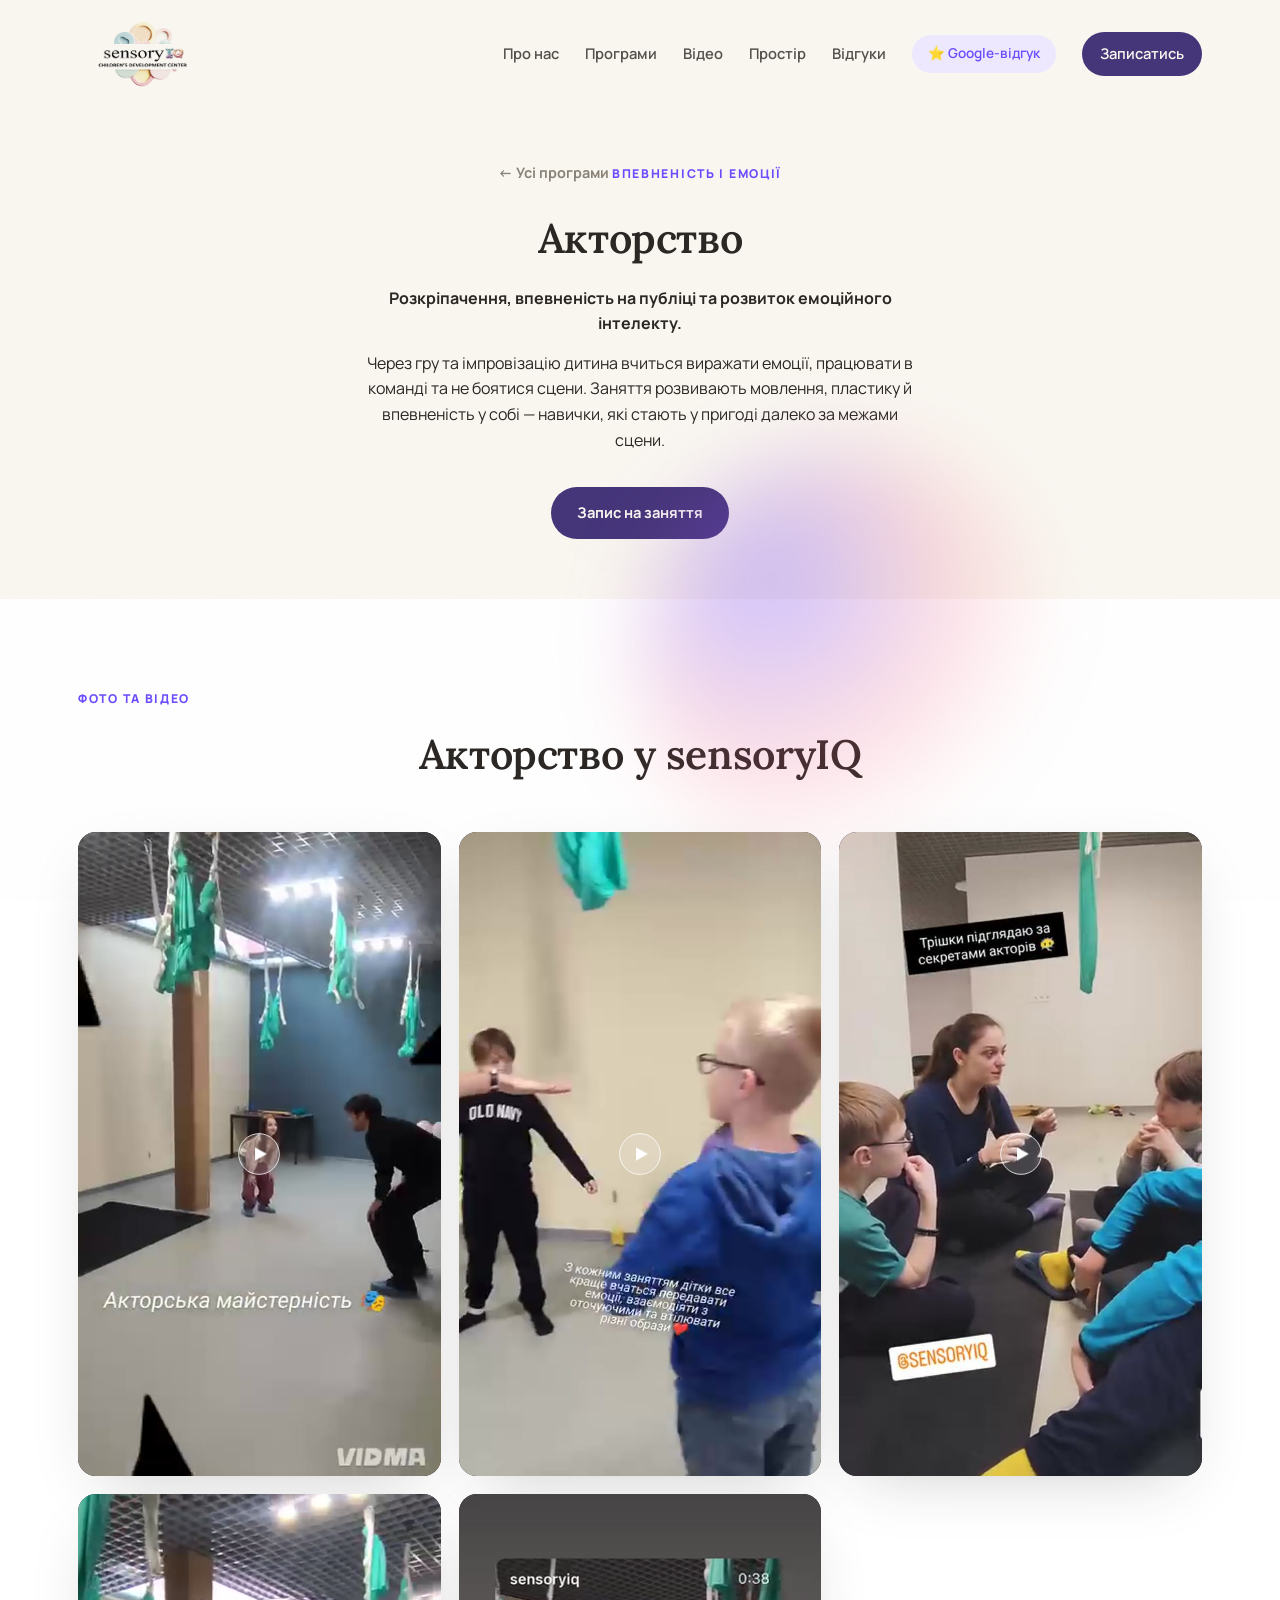
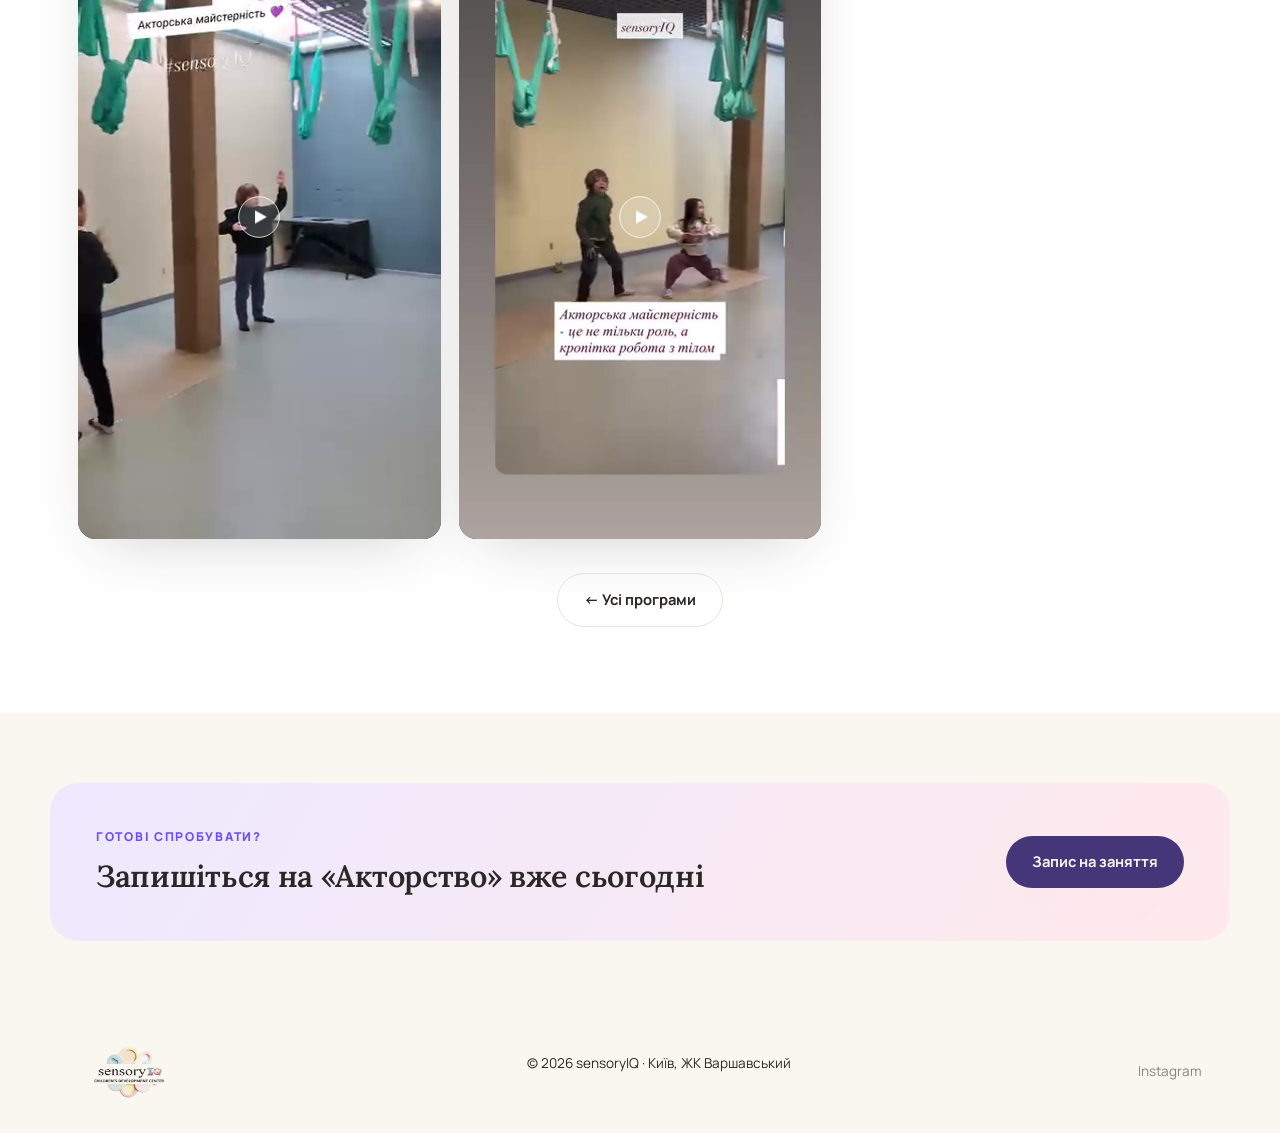
==== commit 518f8e7b: "full_new" ====
--- a/programs/aktorstvo.html
+++ b/programs/aktorstvo.html
@@ -70,7 +70,7 @@
       <h2 class="h2 reveal center">Акторство у sensoryIQ</h2>
       <div class="program-gallery">
         <div class="pg-item video-card reveal">
-          <video class="video-el" playsinline muted loop preload="metadata" poster="../assets/gallery/aktorstvo/1.jpg">
+          <video class="video-el" playsinline muted loop preload="none" poster="../assets/gallery/aktorstvo/1.jpg">
             <source src="../assets/gallery-videos/aktorstvo/1.mp4" type="video/mp4">
           </video>
           <div class="video-fallback">
@@ -81,7 +81,7 @@
           </button>
         </div>
         <div class="pg-item video-card reveal">
-          <video class="video-el" playsinline muted loop preload="metadata" poster="../assets/gallery/aktorstvo/2.jpg">
+          <video class="video-el" playsinline muted loop preload="none" poster="../assets/gallery/aktorstvo/2.jpg">
             <source src="../assets/gallery-videos/aktorstvo/2.mp4" type="video/mp4">
           </video>
           <div class="video-fallback">
@@ -92,7 +92,7 @@
           </button>
         </div>
         <div class="pg-item video-card reveal">
-          <video class="video-el" playsinline muted loop preload="metadata" poster="../assets/gallery/aktorstvo/3.jpg">
+          <video class="video-el" playsinline muted loop preload="none" poster="../assets/gallery/aktorstvo/3.jpg">
             <source src="../assets/gallery-videos/aktorstvo/3.mp4" type="video/mp4">
           </video>
           <div class="video-fallback">
@@ -103,7 +103,7 @@
           </button>
         </div>
         <div class="pg-item video-card reveal">
-          <video class="video-el" playsinline muted loop preload="metadata" poster="../assets/gallery/aktorstvo/4.jpg">
+          <video class="video-el" playsinline muted loop preload="none" poster="../assets/gallery/aktorstvo/4.jpg">
             <source src="../assets/gallery-videos/aktorstvo/4.mp4" type="video/mp4">
           </video>
           <div class="video-fallback">
@@ -114,7 +114,7 @@
           </button>
         </div>
         <div class="pg-item video-card reveal">
-          <video class="video-el" playsinline muted loop preload="metadata" poster="../assets/gallery/aktorstvo/5.jpg">
+          <video class="video-el" playsinline muted loop preload="none" poster="../assets/gallery/aktorstvo/5.jpg">
             <source src="../assets/gallery-videos/aktorstvo/5.mp4" type="video/mp4">
           </video>
           <div class="video-fallback">
@@ -145,7 +145,7 @@
 <footer class="site-footer">
   <div class="wrap footer-inner">
     <a href="../index.html" class="logo">
-      <img src="../assets/logo.png" alt="sensoryIQ" width="110" height="58">
+      <img src="../assets/logo.png" alt="sensoryIQ" width="110" height="58" loading="lazy" decoding="async">
     </a>
     <p>© <span id="year"></span> sensoryIQ · Київ, ЖК Варшавський</p>
     <a href="https://www.instagram.com/sensoryiq/" target="_blank" rel="noopener">Instagram</a>
--- a/style.css
+++ b/style.css
@@ -318,18 +318,57 @@
 /* ---------------- GALLERY ---------------- */
 .gallery-grid{ display:grid; grid-template-columns: repeat(3,1fr); grid-auto-rows: 220px; gap: 18px; margin-top: 46px; }
 .gallery-item{
-  border-radius: var(--radius-md); display:flex; align-items:flex-end; padding: 18px;
-  font-family:'Manrope', sans-serif; font-weight:700; font-size:0.85rem; color: rgba(42,39,36,.55);
-  background-size: cover; background-position:center;
-  transition: transform .5s var(--ease);
-}
-.gallery-item:hover{ transform: scale(0.98); }
+  position: relative; overflow:hidden;
+  border-radius: var(--radius-md);
+  border: 0; padding: 0; margin:0; cursor: pointer;
+  display:block; width:100%; height:100%;
+  background: none; font: inherit; color: inherit; text-align:left;
+  transition: transform .4s var(--ease), box-shadow .4s var(--ease);
+  box-shadow: var(--shadow-soft);
+}
+.gallery-item:hover{ transform: translateY(-6px); }
+.gallery-item img{
+  position:absolute; inset:0; width:100%; height:100%; object-fit:cover;
+  transition: transform .6s var(--ease);
+}
+.gallery-item:hover img{ transform: scale(1.06); }
+.gallery-item::after{
+  content:''; position:absolute; inset:0;
+  background: linear-gradient(to top, rgba(0,0,0,.55), rgba(0,0,0,0) 55%);
+}
+.gallery-caption{
+  position:absolute; left:16px; bottom:14px; z-index:2;
+  font-family:'Manrope', sans-serif; font-weight:700; font-size:0.9rem; color:#fff;
+  text-align:left;
+}
 .g-tall{ grid-row: span 2; }
-.gallery-item[data-tone="1"]{ background: linear-gradient(160deg, #EEE9FF, #E3D9FF); }
-.gallery-item[data-tone="2"]{ background: linear-gradient(160deg, #FFE9EC, #FFD3D9); }
-.gallery-item[data-tone="3"]{ background: linear-gradient(160deg, #F3EEE5, #E7DECE); }
-.gallery-item[data-tone="4"]{ background: linear-gradient(160deg, #E9F3EE, #D6EBE0); }
-.gallery-item[data-tone="5"]{ background: linear-gradient(160deg, #FFF3D9, #FFE3B0); }
+
+/* ---------------- GALLERY POPUP ---------------- */
+.modal-overlay{
+  position: fixed; inset:0; z-index: 200;
+  background: rgba(42,39,36,.55); backdrop-filter: blur(4px);
+  display:flex; align-items:center; justify-content:center; padding: 24px;
+  opacity:0; pointer-events:none; transition: opacity .25s var(--ease);
+}
+.modal-overlay.open{ opacity:1; pointer-events:auto; }
+.modal-box{
+  background: var(--surface); border-radius: var(--radius-lg);
+  padding: 32px; max-width: 420px; width:100%;
+  box-shadow: 0 30px 80px -20px rgba(0,0,0,.4);
+  transform: translateY(16px) scale(.98); transition: transform .25s var(--ease);
+  text-align:center;
+}
+.modal-overlay.open .modal-box{ transform: translateY(0) scale(1); }
+.modal-box h3{ font-size: 1.3rem; margin-bottom: 12px; }
+.modal-box p{ color: var(--muted); margin-bottom: 22px; }
+.modal-box .btn{ width:100%; justify-content:center; }
+
+.phone-modal-number{
+  font-family:'Manrope', sans-serif; font-weight:800; font-size:1.7rem;
+  color: var(--ink); letter-spacing: 0.02em; margin-bottom: 8px;
+}
+.phone-modal-actions{ display:flex; flex-direction:column; gap:10px; }
+.phone-modal-actions .btn{ margin:0; }
 
 /* ---------------- REVIEWS ---------------- */
 .reviews-track{ display:grid; grid-template-columns: repeat(3,1fr); gap: 22px; margin-top: 46px; }
@@ -361,6 +400,13 @@
 .contact-form input::placeholder, .contact-form textarea::placeholder{ color: var(--muted); }
 .contact-form input:focus, .contact-form textarea:focus{ border-color: var(--accent); }
 .contact-form .btn-primary{ justify-self:center; margin-top:4px; }
+.contact-form .btn-primary:disabled{ opacity:.6; cursor:not-allowed; }
+.contact-form input.field-invalid{ border-color:#d9534f; }
+.field-error{ display:none; color:#d9534f; font-size:0.68rem; margin-top:-6px; }
+.field-error.show{ display:block; }
+.form-status{ text-align:center; font-size:0.82rem; margin-top:2px; min-height: 1em; }
+.form-status.error{ color:#d9534f; }
+.form-status.success{ color: var(--accent); }
 .form-note{ text-align:center; font-size: 0.74rem; color: var(--muted); margin-top: 4px; }
 .contact-actions{ display:flex; gap: 14px; justify-content:center; margin-top: 28px; flex-wrap:wrap; }
 .contact-actions .btn{ min-width: 200px; justify-content:center; }
@@ -436,6 +482,8 @@
 @media (max-width: 640px){
   .page-hero{ padding-top: 140px; }
   .program-gallery{ grid-template-columns: repeat(2,1fr); gap: 10px; }
+  .gallery-grid{ grid-auto-rows: 170px; gap: 12px; }
+  .modal-box{ padding: 26px 22px; }
 }
 
 /* ---------------- REVEAL ANIMATIONS ---------------- */
